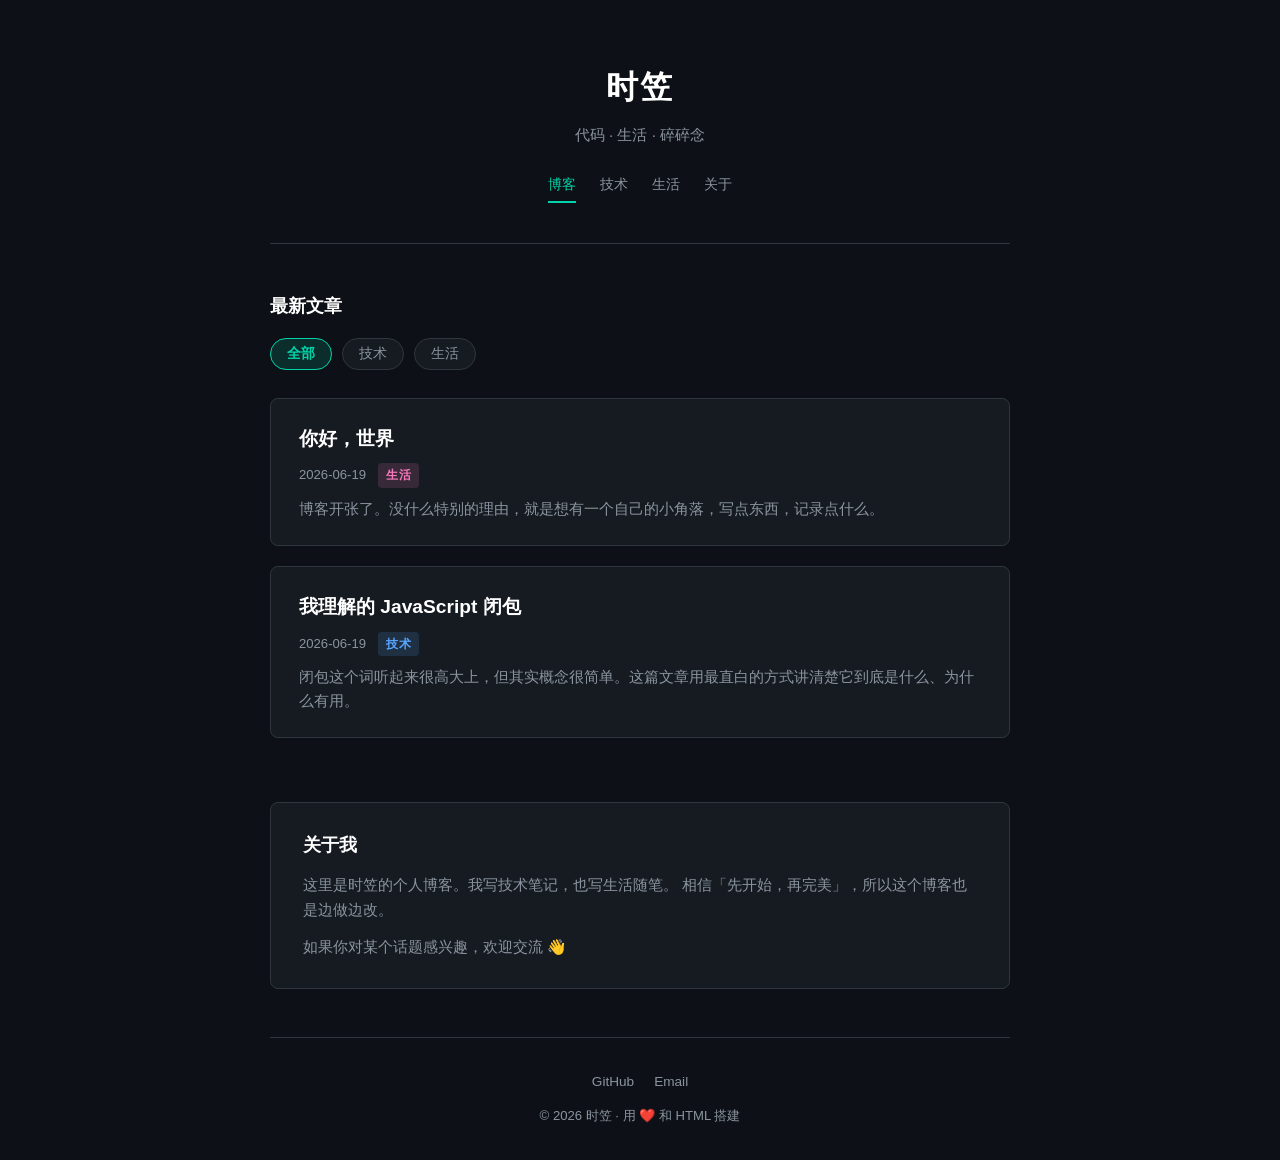
==== index.html @ 16eee2af "初始化博客：时笠的博客 v1.0" ====
<!DOCTYPE html>
<html lang="zh-CN">
<head>
  <meta charset="UTF-8">
  <meta name="viewport" content="width=device-width, initial-scale=1.0">
  <title>时笠 — 代码 · 生活 · 碎碎念</title>
  <link rel="stylesheet" href="style.css">
</head>
<body>

  <div class="wrap">

    <!-- ===== Header ===== -->
    <header class="site-header">
      <div class="site-title">时笠</div>
      <div class="site-tagline">代码 · 生活 · 碎碎念</div>
      <nav class="site-nav">
        <a href="index.html" class="active">博客</a>
        <a href="category.html?tag=tech">技术</a>
        <a href="category.html?tag=life">生活</a>
        <a href="index.html#about">关于</a>
      </nav>
    </header>

    <!-- ===== Post List ===== -->
    <section id="posts">
      <h2 style="color:#fff;font-size:1.1rem;margin-bottom:16px;">最新文章</h2>

      <!-- Filter Bar -->
      <div class="filter-bar" id="filterBar">
        <button class="filter-btn active" data-tag="all">全部</button>
        <button class="filter-btn" data-tag="tech">技术</button>
        <button class="filter-btn" data-tag="life">生活</button>
      </div>

      <div class="post-list" id="postList">
        <!-- 由 script.js 动态渲染 -->
      </div>
    </section>

    <!-- ===== About Section (moved to bottom) ===== -->
    <section class="about-section" id="about">
      <h2>关于我</h2>
      <p>
        这里是时笠的个人博客。我写技术笔记，也写生活随笔。
        相信「先开始，再完美」，所以这个博客也是边做边改。
      </p>
      <p style="margin-top:12px;">
        如果你对某个话题感兴趣，欢迎交流 👋
      </p>
    </section>

    <!-- ===== Footer ===== -->
    <footer class="site-footer">
      <div class="footer-links">
        <a href="https://github.com" target="_blank">GitHub</a>
        <a href="mailto:shi.li@example.com">Email</a>
      </div>
      <div>© 2026 时笠 · 用 ❤️ 和 HTML 搭建</div>
    </footer>

  </div>

  <script src="script.js"></script>
</body>
</html>
---- style.css ----
/* ============================================
   时笠的个人博客 — 暗色调酷感主题
   ============================================ */

/* --- Reset & Base --- */
*,
*::before,
*::after {
  margin: 0;
  padding: 0;
  box-sizing: border-box;
}

:root {
  --bg:        #0d1117;
  --bg-card:   #161b22;
  --bg-hover:  #1c2333;
  --border:    #30363d;
  --text:      #c9d1d9;
  --text-dim:  #8b949e;
  --accent:    #00d4aa;
  --accent-dim:#009e7a;
  --tag-tech:   #58a6ff;
  --tag-life:   #f778ba;
  --radius:    8px;
  --max-w:     780px;
  --font-sans: -apple-system, BlinkMacSystemFont, "Segoe UI", "Noto Sans SC",
               "PingFang SC", "Microsoft YaHei", sans-serif;
  --font-mono: "JetBrains Mono", "Fira Code", "Consolas", monospace;
}

html {
  scroll-behavior: smooth;
}

body {
  background: var(--bg);
  color: var(--text);
  font-family: var(--font-sans);
  line-height: 1.7;
  font-size: 16px;
  -webkit-font-smoothing: antialiased;
}

a {
  color: var(--accent);
  text-decoration: none;
  transition: color .2s;
}
a:hover { color: var(--accent-dim); }

img { max-width: 100%; border-radius: var(--radius); }

/* --- Layout --- */
.wrap {
  max-width: var(--max-w);
  margin: 0 auto;
  padding: 0 20px;
}

/* --- Header --- */
.site-header {
  padding: 60px 0 40px;
  text-align: center;
  border-bottom: 1px solid var(--border);
  margin-bottom: 48px;
}

.site-title {
  font-size: 2rem;
  font-weight: 700;
  color: #fff;
  letter-spacing: 2px;
}

.site-tagline {
  margin-top: 8px;
  color: var(--text-dim);
  font-size: 0.95rem;
}

.site-nav {
  margin-top: 20px;
  display: flex;
  justify-content: center;
  gap: 24px;
}

.site-nav a {
  color: var(--text-dim);
  font-size: 0.9rem;
  padding: 4px 0;
  border-bottom: 2px solid transparent;
  transition: all .2s;
}
.site-nav a:hover,
.site-nav a.active {
  color: var(--accent);
  border-bottom-color: var(--accent);
}

/* --- Post List --- */
.post-list {
  display: flex;
  flex-direction: column;
  gap: 20px;
  margin-bottom: 64px;
}

.post-card {
  background: var(--bg-card);
  border: 1px solid var(--border);
  border-radius: var(--radius);
  padding: 24px 28px;
  transition: border-color .2s, transform .15s, background .2s;
  cursor: pointer;
}
.post-card:hover {
  border-color: var(--accent);
  background: var(--bg-hover);
  transform: translateY(-2px);
}

.post-card-title {
  font-size: 1.2rem;
  font-weight: 600;
  color: #fff;
  margin-bottom: 8px;
}

.post-card-meta {
  display: flex;
  align-items: center;
  gap: 12px;
  font-size: 0.82rem;
  color: var(--text-dim);
  margin-bottom: 10px;
}

.tag {
  display: inline-block;
  font-size: 0.75rem;
  padding: 2px 8px;
  border-radius: 4px;
  font-weight: 600;
  letter-spacing: 0.5px;
}
.tag--tech {
  background: rgba(88,166,255,0.15);
  color: var(--tag-tech);
}
.tag--life {
  background: rgba(247,120,186,0.15);
  color: var(--tag-life);
}

.post-card-excerpt {
  color: var(--text-dim);
  font-size: 0.92rem;
  line-height: 1.6;
}

/* --- Post Detail (post.html) --- */
.post-header {
  padding: 48px 0 32px;
  border-bottom: 1px solid var(--border);
  margin-bottom: 36px;
}

.post-title {
  font-size: 1.8rem;
  font-weight: 700;
  color: #fff;
  line-height: 1.3;
  margin-bottom: 12px;
}

.post-meta {
  display: flex;
  align-items: center;
  gap: 14px;
  font-size: 0.85rem;
  color: var(--text-dim);
}

.post-body {
  padding-bottom: 80px;
}

/* Markdown 渲染样式 */
.post-body h1,
.post-body h2,
.post-body h3,
.post-body h4 {
  color: #fff;
  margin-top: 1.6em;
  margin-bottom: 0.6em;
  line-height: 1.3;
}
.post-body h1 { font-size: 1.5rem; border-bottom: 1px solid var(--border); padding-bottom: 8px; }
.post-body h2 { font-size: 1.25rem; }
.post-body h3 { font-size: 1.1rem; }

.post-body p {
  margin-bottom: 1em;
}

.post-body code {
  font-family: var(--font-mono);
  background: var(--bg-card);
  padding: 2px 6px;
  border-radius: 4px;
  font-size: 0.9em;
  color: var(--accent);
}

.post-body pre {
  background: var(--bg-card);
  border: 1px solid var(--border);
  border-radius: var(--radius);
  padding: 16px 20px;
  overflow-x: auto;
  margin: 1.2em 0;
  font-size: 0.88rem;
  line-height: 1.6;
}

.post-body pre code {
  background: none;
  padding: 0;
  color: var(--text);
  font-size: inherit;
}

.post-body ul,
.post-body ol {
  padding-left: 1.5em;
  margin-bottom: 1em;
}

.post-body li {
  margin-bottom: 0.4em;
}

.post-body blockquote {
  border-left: 3px solid var(--accent);
  padding: 8px 16px;
  margin: 1.2em 0;
  background: rgba(0,212,170,0.05);
  border-radius: 0 var(--radius) var(--radius) 0;
  color: var(--text-dim);
}

.post-body a {
  border-bottom: 1px solid rgba(0,212,170,0.3);
}
.post-body a:hover {
  border-bottom-color: var(--accent);
}

.post-body hr {
  border: none;
  border-top: 1px solid var(--border);
  margin: 2em 0;
}

/* --- Back link --- */
.back-link {
  display: inline-block;
  margin: 32px 0 0;
  color: var(--accent);
  font-size: 0.9rem;
}
.back-link:hover { text-decoration: underline; }

/* --- Footer --- */
.site-footer {
  border-top: 1px solid var(--border);
  padding: 32px 0;
  text-align: center;
  color: var(--text-dim);
  font-size: 0.82rem;
}

.footer-links {
  display: flex;
  justify-content: center;
  gap: 20px;
  margin-bottom: 12px;
}

.footer-links a {
  color: var(--text-dim);
  font-size: 0.85rem;
}
.footer-links a:hover { color: var(--accent); }

/* --- About Section (首页关于区域) --- */
.about-section {
  background: var(--bg-card);
  border: 1px solid var(--border);
  border-radius: var(--radius);
  padding: 28px 32px;
  margin-bottom: 48px;
}

.about-section h2 {
  color: #fff;
  font-size: 1.1rem;
  margin-bottom: 12px;
}

.about-section p {
  color: var(--text-dim);
  font-size: 0.92rem;
  line-height: 1.7;
}

/* --- Responsive --- */
@media (max-width: 600px) {
  .site-header { padding: 40px 0 28px; }
  .site-title { font-size: 1.5rem; }
  .post-card  { padding: 18px 20px; }
  .post-title { font-size: 1.4rem; }
  :root { --max-w: 100%; }
}

/* --- Filter Bar --- */
.filter-bar {
  display: flex;
  gap: 10px;
  margin-bottom: 28px;
  flex-wrap: wrap;
}

.filter-btn {
  background: var(--bg-card);
  border: 1px solid var(--border);
  color: var(--text-dim);
  padding: 6px 16px;
  border-radius: 20px;
  font-size: 0.85rem;
  cursor: pointer;
  transition: all 0.2s;
  font-family: var(--font-sans);
}

.filter-btn:hover {
  border-color: var(--accent);
  color: var(--accent);
}

.filter-btn.active {
  background: rgba(0, 212, 170, 0.15);
  border-color: var(--accent);
  color: var(--accent);
  font-weight: 600;
}

/* --- About Section (moved to bottom) --- */
.about-section {
  margin-top: 48px;
  margin-bottom: 48px;
}

/* --- Category Page --- */
.category-header {
  padding: 48px 0 32px;
  border-bottom: 1px solid var(--border);
  margin-bottom: 36px;
  text-align: center;
}

.category-title {
  font-size: 1.6rem;
  font-weight: 700;
  color: #fff;
}

.category-desc {
  margin-top: 8px;
  color: var(--text-dim);
  font-size: 0.92rem;
}

.back-to-home {
  display: inline-block;
  margin-bottom: 24px;
  color: var(--accent);
  font-size: 0.9rem;
}

.back-to-home:hover {
  text-decoration: underline;
}
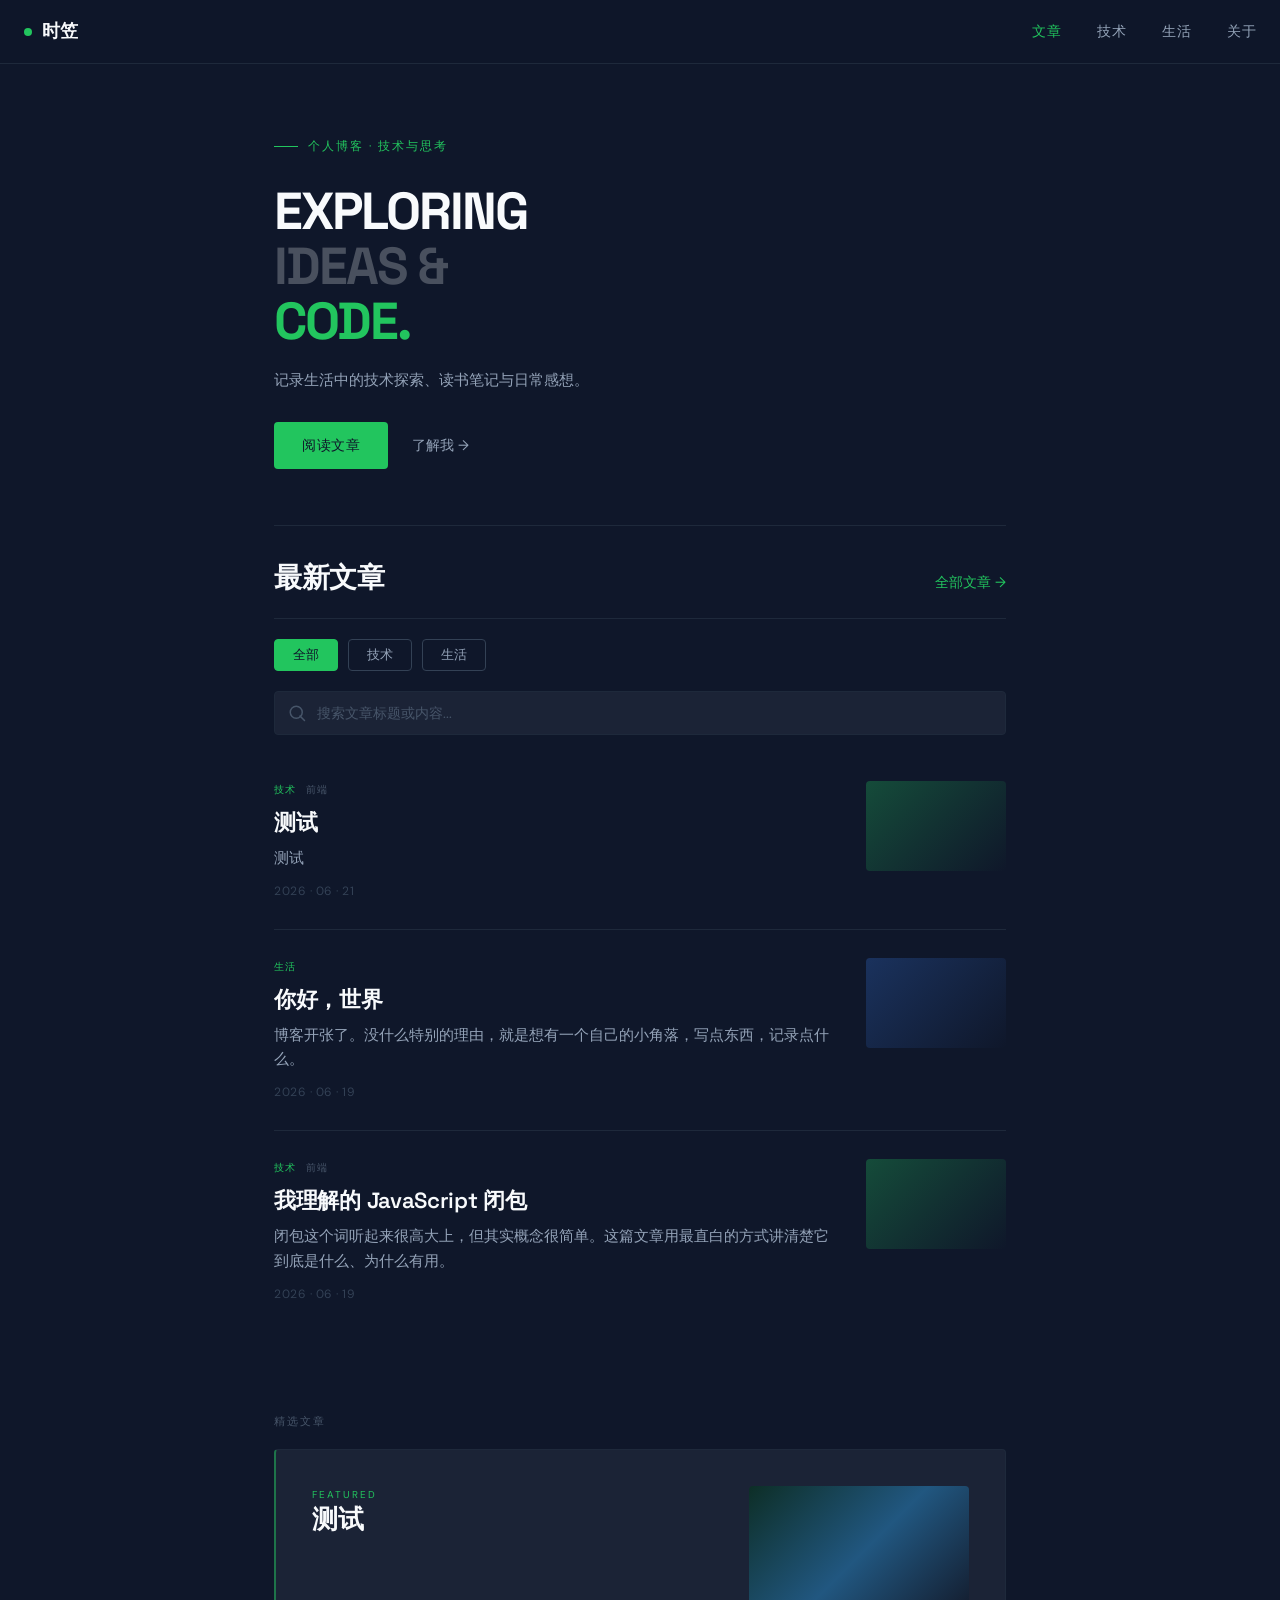
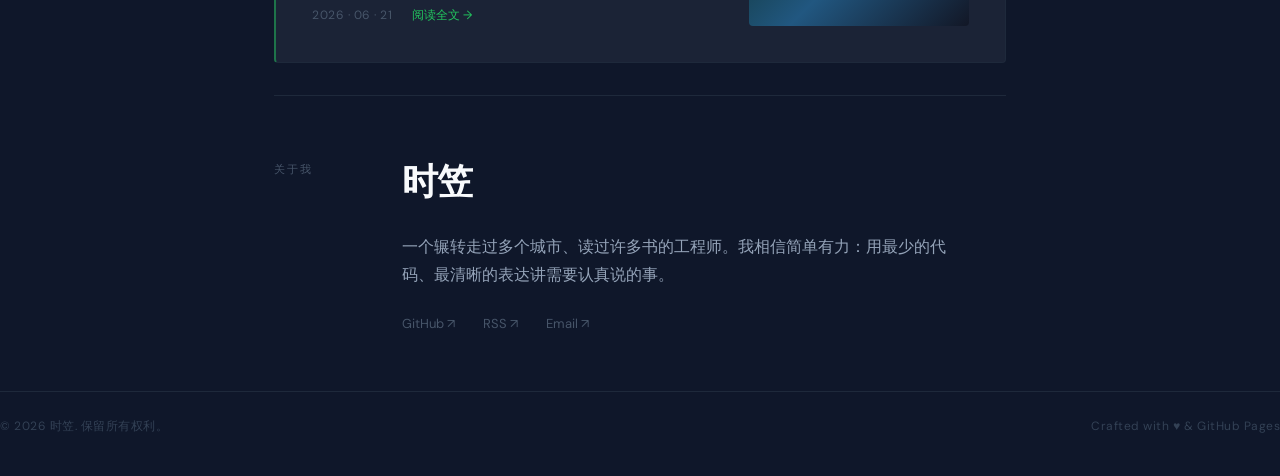
==== commit 26b71d67: "更新网站：样式优化和功能改进" ====
--- a/index.html
+++ b/index.html
@@ -4,62 +4,120 @@
   <meta charset="UTF-8">
   <meta name="viewport" content="width=device-width, initial-scale=1.0">
   <title>时笠 — 代码 · 生活 · 碎碎念</title>
+  <link rel="preconnect" href="https://fonts.googleapis.com">
+  <link rel="preconnect" href="https://fonts.gstatic.com" crossorigin>
+  <link href="https://fonts.googleapis.com/css2?family=DM+Sans:opsz,wght@9..40,400;9..40,500;9..40,600&family=Space+Grotesk:wght@400;500;600;700&display=swap" rel="stylesheet">
   <link rel="stylesheet" href="style.css">
 </head>
 <body>
 
+  <!-- ===== Navigation Bar ===== -->
+  <header class="site-header">
+    <a href="index.html" class="site-logo">
+      <span class="site-logo-dot"></span>
+      <span class="site-logo-text">时笠</span>
+    </a>
+    <nav class="site-nav">
+      <a href="index.html" class="active">文章</a>
+      <a href="category.html?tag=tech">技术</a>
+      <a href="category.html?tag=life">生活</a>
+      <a href="index.html#about">关于</a>
+    </nav>
+  </header>
+
   <div class="wrap">
 
-    <!-- ===== Header ===== -->
-    <header class="site-header">
-      <div class="site-title">时笠</div>
-      <div class="site-tagline">代码 · 生活 · 碎碎念</div>
-      <nav class="site-nav">
-        <a href="index.html" class="active">博客</a>
-        <a href="category.html?tag=tech">技术</a>
-        <a href="category.html?tag=life">生活</a>
-        <a href="index.html#about">关于</a>
-      </nav>
-    </header>
+    <!-- ===== Hero Section ===== -->
+    <section class="hero">
+      <div class="hero-tag">
+        <span class="hero-tag-line"></span>
+        <span class="hero-tag-text">个人博客 · 技术与思考</span>
+      </div>
+      <h1 class="hero-title">
+        <span class="hero-title-line hero-title-line--primary">EXPLORING</span>
+        <span class="hero-title-line hero-title-line--faded">IDEAS &amp;</span>
+        <span class="hero-title-line hero-title-line--accent">CODE.</span>
+      </h1>
+      <p class="hero-sub">记录生活中的技术探索、读书笔记与日常感想。</p>
+      <div class="hero-cta">
+        <a href="#posts" class="cta-primary">阅读文章</a>
+        <a href="#about" class="cta-secondary">了解我 →</a>
+      </div>
+    </section>
 
-    <!-- ===== Post List ===== -->
+    <!-- ===== Articles Section ===== -->
     <section id="posts">
-      <h2 style="color:#fff;font-size:1.1rem;margin-bottom:16px;">最新文章</h2>
+      <div class="section-header">
+        <h2 class="section-title">最新文章</h2>
+        <a href="category.html" class="section-link">全部文章 →</a>
+      </div>
+      <div class="section-divider"></div>
 
-      <!-- Filter Bar -->
+      <!-- Tag Filter Bar -->
       <div class="filter-bar" id="filterBar">
         <button class="filter-btn active" data-tag="all">全部</button>
         <button class="filter-btn" data-tag="tech">技术</button>
         <button class="filter-btn" data-tag="life">生活</button>
       </div>
 
-      <div class="post-list" id="postList">
-        <!-- 由 script.js 动态渲染 -->
+      <!-- Search Bar -->
+      <div class="search-bar" id="searchBar">
+        <input type="text" id="searchInput" placeholder="搜索文章标题或内容..." autocomplete="off">
+        <svg class="search-icon" viewBox="0 0 24 24" width="18" height="18">
+          <circle cx="11" cy="11" r="8" fill="none" stroke="currentColor" stroke-width="2"/>
+          <line x1="16" y1="16" x2="22" y2="22" stroke="currentColor" stroke-width="2" stroke-linecap="round"/>
+        </svg>
+        <button class="search-clear" id="searchClear" title="清除搜索">&times;</button>
+      </div>
+
+      <!-- Post List (rendered by script.js) -->
+      <div class="post-list" id="postList"></div>
+
+      <!-- Pagination (rendered by script.js) -->
+      <div class="pagination" id="pagination"></div>
+    </section>
+
+    <!-- ===== Featured Article ===== -->
+    <section class="featured-section">
+      <div class="featured-label">精选文章</div>
+      <div class="featured-card" id="featuredCard" style="display:none;">
+        <div class="featured-card-left">
+          <div>
+            <div class="featured-tag">FEATURED</div>
+            <h3 class="featured-title" id="featuredTitle"></h3>
+          </div>
+          <div class="featured-meta">
+            <span class="featured-date" id="featuredDate"></span>
+            <a class="featured-link" id="featuredLink" href="#">阅读全文 →</a>
+          </div>
+        </div>
+        <div class="featured-card-right"></div>
       </div>
     </section>
 
-    <!-- ===== About Section (moved to bottom) ===== -->
+    <!-- ===== About Section ===== -->
     <section class="about-section" id="about">
-      <h2>关于我</h2>
-      <p>
-        这里是时笠的个人博客。我写技术笔记，也写生活随笔。
-        相信「先开始，再完美」，所以这个博客也是边做边改。
-      </p>
-      <p style="margin-top:12px;">
-        如果你对某个话题感兴趣，欢迎交流 👋
-      </p>
+      <div class="about-label">关于我</div>
+      <div class="about-content">
+        <h2 class="about-name">时笠</h2>
+        <p class="about-bio">
+          一个辗转走过多个城市、读过许多书的工程师。我相信简单有力：用最少的代码、最清晰的表达讲需要认真说的事。
+        </p>
+        <div class="about-links">
+          <a href="https://github.com" target="_blank" rel="noopener">GitHub ↗</a>
+          <a href="#">RSS ↗</a>
+          <a href="mailto:shi.li@example.com">Email ↗</a>
+        </div>
+      </div>
     </section>
 
-    <!-- ===== Footer ===== -->
-    <footer class="site-footer">
-      <div class="footer-links">
-        <a href="https://github.com" target="_blank">GitHub</a>
-        <a href="mailto:shi.li@example.com">Email</a>
-      </div>
-      <div>© 2026 时笠 · 用 ❤️ 和 HTML 搭建</div>
-    </footer>
+  </div>
 
-  </div>
+  <!-- ===== Footer ===== -->
+  <footer class="site-footer">
+    <span>© 2026 时笠. 保留所有权利。</span>
+    <span>Crafted with ♥ & GitHub Pages</span>
+  </footer>
 
   <script src="script.js"></script>
 </body>
--- a/style.css
+++ b/style.css
@@ -1,5 +1,7 @@
 /* ============================================
-   时笠的个人博客 — 暗色调酷感主题
+   时笠的个人博客 — 未来简约风 · 暗色主题
+   设计系统: #0F172A 深空黑 + #22C55E 科技绿
+   字体: Space Grotesk (标题) + DM Sans (正文)
    ============================================ */
 
 /* --- Reset & Base --- */
@@ -12,21 +14,21 @@
 }
 
 :root {
-  --bg:        #0d1117;
-  --bg-card:   #161b22;
-  --bg-hover:  #1c2333;
-  --border:    #30363d;
-  --text:      #c9d1d9;
-  --text-dim:  #8b949e;
-  --accent:    #00d4aa;
-  --accent-dim:#009e7a;
-  --tag-tech:   #58a6ff;
-  --tag-life:   #f778ba;
-  --radius:    8px;
-  --max-w:     780px;
-  --font-sans: -apple-system, BlinkMacSystemFont, "Segoe UI", "Noto Sans SC",
-               "PingFang SC", "Microsoft YaHei", sans-serif;
-  --font-mono: "JetBrains Mono", "Fira Code", "Consolas", monospace;
+  --bg:           #0F172A;
+  --bg-card:      #1B2336;
+  --bg-hover:     rgba(28, 38, 56, 0.6);
+  --border:       #1E293B;
+  --border-light: #334155;
+  --text:         #F8FAFC;
+  --text-dim:     #94A3B8;
+  --text-muted:   #475569;
+  --accent:       #22C55E;
+  --accent-dim:   rgba(34, 197, 94, 0.12);
+  --radius:       4px;
+  --max-w:        780px;
+  --font-title:   "Space Grotesk", -apple-system, "Noto Sans SC", "PingFang SC", sans-serif;
+  --font-body:    "DM Sans", -apple-system, "Noto Sans SC", "PingFang SC", sans-serif;
+  --font-mono:    "JetBrains Mono", "Fira Code", "Consolas", monospace;
 }
 
 html {
@@ -36,7 +38,7 @@
 body {
   background: var(--bg);
   color: var(--text);
-  font-family: var(--font-sans);
+  font-family: var(--font-body);
   line-height: 1.7;
   font-size: 16px;
   -webkit-font-smoothing: antialiased;
@@ -45,9 +47,9 @@
 a {
   color: var(--accent);
   text-decoration: none;
-  transition: color .2s;
-}
-a:hover { color: var(--accent-dim); }
+  transition: color .2s, opacity .2s;
+}
+a:hover { opacity: 0.85; }
 
 img { max-width: 100%; border-radius: var(--radius); }
 
@@ -55,109 +57,607 @@
 .wrap {
   max-width: var(--max-w);
   margin: 0 auto;
-  padding: 0 20px;
-}
-
-/* --- Header --- */
+  padding: 0 24px;
+}
+
+/* --- Navigation Bar --- */
 .site-header {
-  padding: 60px 0 40px;
-  text-align: center;
+  display: flex;
+  align-items: center;
+  justify-content: space-between;
+  padding: 0 24px;
+  height: 64px;
   border-bottom: 1px solid var(--border);
-  margin-bottom: 48px;
-}
-
-.site-title {
-  font-size: 2rem;
+  position: sticky;
+  top: 0;
+  z-index: 100;
+  background: rgba(15, 23, 42, 0.92);
+  backdrop-filter: blur(12px);
+  -webkit-backdrop-filter: blur(12px);
+}
+
+.site-logo {
+  display: flex;
+  align-items: center;
+  gap: 10px;
+}
+
+.site-logo-dot {
+  width: 8px;
+  height: 8px;
+  background: var(--accent);
+  border-radius: 50%;
+}
+
+.site-logo-text {
+  font-family: var(--font-title);
+  font-size: 18px;
   font-weight: 700;
-  color: #fff;
-  letter-spacing: 2px;
-}
-
-.site-tagline {
-  margin-top: 8px;
-  color: var(--text-dim);
-  font-size: 0.95rem;
+  color: var(--text);
 }
 
 .site-nav {
-  margin-top: 20px;
-  display: flex;
-  justify-content: center;
-  gap: 24px;
+  display: flex;
+  gap: 36px;
 }
 
 .site-nav a {
   color: var(--text-dim);
-  font-size: 0.9rem;
-  padding: 4px 0;
-  border-bottom: 2px solid transparent;
-  transition: all .2s;
+  font-size: 14px;
+  font-weight: 500;
+  font-family: var(--font-body);
+  letter-spacing: 0.5px;
+  transition: color .2s;
 }
 .site-nav a:hover,
 .site-nav a.active {
   color: var(--accent);
-  border-bottom-color: var(--accent);
-}
+  opacity: 1;
+}
+
+/* --- Hero Section --- */
+.hero {
+  padding: 72px 0 56px;
+  border-bottom: 1px solid var(--border);
+}
+
+.hero-tag {
+  display: flex;
+  align-items: center;
+  gap: 10px;
+  margin-bottom: 28px;
+}
+
+.hero-tag-line {
+  width: 24px;
+  height: 1px;
+  background: var(--accent);
+}
+
+.hero-tag-text {
+  font-family: var(--font-body);
+  font-size: 12px;
+  color: var(--accent);
+  letter-spacing: 2px;
+  text-transform: uppercase;
+}
+
+.hero-title {
+  font-family: var(--font-title);
+  font-size: 52px;
+  font-weight: 700;
+  letter-spacing: -2px;
+  line-height: 1.05;
+  margin-bottom: 4px;
+}
+
+.hero-title-line {
+  display: block;
+}
+
+.hero-title-line--primary {
+  color: var(--text);
+}
+
+.hero-title-line--faded {
+  color: rgba(248, 250, 252, 0.25);
+}
+
+.hero-title-line--accent {
+  color: var(--accent);
+}
+
+.hero-sub {
+  font-family: var(--font-body);
+  font-size: 15px;
+  color: var(--text-dim);
+  line-height: 1.7;
+  max-width: 460px;
+  margin: 20px 0 28px;
+}
+
+.hero-cta {
+  display: flex;
+  align-items: center;
+  gap: 24px;
+}
+
+.cta-primary {
+  display: inline-flex;
+  align-items: center;
+  justify-content: center;
+  background: var(--accent);
+  color: var(--bg);
+  font-family: var(--font-body);
+  font-size: 14px;
+  font-weight: 500;
+  letter-spacing: 0.5px;
+  padding: 12px 28px;
+  border-radius: var(--radius);
+  transition: opacity .2s, transform .15s;
+}
+.cta-primary:hover {
+  opacity: 0.9;
+  transform: translateY(-1px);
+  color: var(--bg);
+}
+
+.cta-secondary {
+  font-family: var(--font-body);
+  font-size: 14px;
+  color: var(--text-dim);
+  transition: color .2s;
+}
+.cta-secondary:hover {
+  color: var(--text);
+  opacity: 1;
+}
+
+/* --- Section Header --- */
+.section-header {
+  display: flex;
+  align-items: baseline;
+  justify-content: space-between;
+  padding: 28px 0 16px;
+}
+
+.section-title {
+  font-family: var(--font-title);
+  font-size: 28px;
+  font-weight: 700;
+  color: var(--text);
+  letter-spacing: -0.5px;
+}
+
+.section-link {
+  font-family: var(--font-body);
+  font-size: 14px;
+  color: var(--accent);
+}
+
+.section-divider {
+  height: 1px;
+  background: var(--border);
+  margin-bottom: 20px;
+}
+
+/* --- Tag Filter Bar --- */
+.filter-bar {
+  display: flex;
+  gap: 10px;
+  margin-bottom: 20px;
+  flex-wrap: wrap;
+}
+
+.filter-btn {
+  background: none;
+  border: 1px solid var(--border-light);
+  color: var(--text-dim);
+  padding: 6px 18px;
+  border-radius: var(--radius);
+  font-size: 13px;
+  font-family: var(--font-body);
+  cursor: pointer;
+  transition: all .2s;
+}
+.filter-btn:hover {
+  border-color: var(--accent);
+  color: var(--accent);
+}
+.filter-btn.active {
+  background: var(--accent);
+  border-color: var(--accent);
+  color: var(--bg);
+  font-weight: 500;
+}
+
+/* --- Search Bar --- */
+.search-bar {
+  position: relative;
+  margin-bottom: 18px;
+}
+
+.search-bar input {
+  width: 100%;
+  padding: 12px 40px 12px 42px;
+  background: var(--bg-card);
+  border: 1px solid var(--border);
+  border-radius: var(--radius);
+  color: var(--text);
+  font-size: 14px;
+  font-family: var(--font-body);
+  transition: border-color .2s, box-shadow .2s;
+  outline: none;
+}
+.search-bar input:focus {
+  border-color: var(--accent);
+  box-shadow: 0 0 0 3px rgba(34, 197, 94, 0.08);
+}
+.search-bar input::placeholder {
+  color: var(--text-muted);
+}
+
+.search-icon {
+  position: absolute;
+  left: 14px;
+  top: 50%;
+  transform: translateY(-50%);
+  color: var(--text-muted);
+  pointer-events: none;
+}
+
+.search-clear {
+  position: absolute;
+  right: 10px;
+  top: 50%;
+  transform: translateY(-50%);
+  background: none;
+  border: none;
+  color: var(--text-dim);
+  font-size: 1.3rem;
+  cursor: pointer;
+  padding: 4px 8px;
+  border-radius: var(--radius);
+  display: none;
+  transition: color .2s;
+}
+.search-clear:hover { color: var(--accent); }
+.search-clear.visible { display: block; }
 
 /* --- Post List --- */
 .post-list {
   display: flex;
   flex-direction: column;
-  gap: 20px;
-  margin-bottom: 64px;
+  gap: 0;
 }
 
 .post-card {
+  display: flex;
+  gap: 32px;
+  justify-content: space-between;
+  align-items: flex-start;
+  padding: 28px 0;
+  border-bottom: 1px solid var(--border);
+  transition: background .2s, padding .2s;
+  cursor: pointer;
+}
+.post-card:last-child {
+  border-bottom: none;
+}
+.post-card:hover {
+  background: var(--bg-hover);
+  padding-left: 12px;
+  padding-right: 12px;
+  margin: 0 -12px;
+  border-radius: var(--radius);
+}
+
+.post-card-body {
+  flex: 1;
+  min-width: 0;
+}
+
+.post-card-tags {
+  display: flex;
+  gap: 10px;
+  margin-bottom: 10px;
+}
+
+.tag {
+  display: inline-block;
+  font-family: var(--font-body);
+  font-size: 10px;
+  letter-spacing: 1px;
+  text-transform: uppercase;
+}
+.tag--primary {
+  color: var(--accent);
+}
+.tag--secondary {
+  color: var(--text-muted);
+}
+
+.post-card-title {
+  font-family: var(--font-title);
+  font-size: 22px;
+  font-weight: 600;
+  color: var(--text);
+  letter-spacing: -0.3px;
+  line-height: 1.35;
+  margin-bottom: 8px;
+  display: -webkit-box;
+  -webkit-line-clamp: 2;
+  -webkit-box-orient: vertical;
+  overflow: hidden;
+}
+
+.post-card-excerpt {
+  font-family: var(--font-body);
+  font-size: 15px;
+  color: var(--text-dim);
+  line-height: 1.65;
+  margin-bottom: 10px;
+  display: -webkit-box;
+  -webkit-line-clamp: 2;
+  -webkit-box-orient: vertical;
+  overflow: hidden;
+}
+
+.post-card-date {
+  font-family: var(--font-body);
+  font-size: 12px;
+  color: var(--border-light);
+  letter-spacing: 0.5px;
+}
+
+.post-card-image {
+  flex-shrink: 0;
+  width: 140px;
+  height: 90px;
+  border-radius: var(--radius);
+  overflow: hidden;
+}
+
+.post-card-image-inner {
+  width: 100%;
+  height: 100%;
+}
+
+/* gradient placeholders for card images */
+.grad-tech {
+  background: linear-gradient(135deg, rgba(34, 197, 94, 0.3), rgba(15, 23, 42, 0.8));
+}
+.grad-life {
+  background: linear-gradient(135deg, rgba(59, 130, 246, 0.25), rgba(15, 23, 42, 0.8));
+}
+.grad-read {
+  background: linear-gradient(135deg, rgba(139, 92, 246, 0.25), rgba(15, 23, 42, 0.8));
+}
+
+.post-card-meta {
+  display: flex;
+  align-items: center;
+  gap: 12px;
+  font-size: 12px;
+  color: var(--text-muted);
+  font-family: var(--font-body);
+  letter-spacing: 0.5px;
+}
+
+/* --- Featured Card --- */
+.featured-section {
+  margin: 20px 0;
+}
+
+.featured-label {
+  font-family: var(--font-body);
+  font-size: 11px;
+  color: var(--text-muted);
+  letter-spacing: 2px;
+  text-transform: uppercase;
+  margin-bottom: 18px;
+}
+
+.featured-card {
+  display: flex;
+  gap: 32px;
   background: var(--bg-card);
   border: 1px solid var(--border);
-  border-radius: var(--radius);
-  padding: 24px 28px;
-  transition: border-color .2s, transform .15s, background .2s;
+  border-left: 2px solid rgba(34, 197, 94, 0.5);
+  border-radius: var(--radius);
+  padding: 36px;
+  transition: border-color .2s, background .2s;
   cursor: pointer;
 }
-.post-card:hover {
+.featured-card:hover {
+  border-left-color: var(--accent);
+  background: rgba(27, 35, 54, 0.8);
+}
+
+.featured-card-left {
+  flex: 1;
+  display: flex;
+  flex-direction: column;
+  justify-content: space-between;
+  gap: 20px;
+  min-width: 0;
+}
+
+.featured-tag {
+  font-family: var(--font-body);
+  font-size: 10px;
+  color: var(--accent);
+  letter-spacing: 2px;
+}
+
+.featured-title {
+  font-family: var(--font-title);
+  font-size: 26px;
+  font-weight: 700;
+  color: var(--text);
+  letter-spacing: -0.5px;
+  line-height: 1.3;
+  display: -webkit-box;
+  -webkit-line-clamp: 2;
+  -webkit-box-orient: vertical;
+  overflow: hidden;
+}
+
+.featured-meta {
+  display: flex;
+  align-items: center;
+  gap: 20px;
+}
+
+.featured-date {
+  font-family: var(--font-body);
+  font-size: 12px;
+  color: var(--text-muted);
+  letter-spacing: 0.5px;
+}
+
+.featured-link {
+  font-family: var(--font-body);
+  font-size: 12px;
+  color: var(--accent);
+}
+
+.featured-card-right {
+  flex-shrink: 0;
+  width: 220px;
+  height: 140px;
+  background: linear-gradient(135deg, #0D2E26, #215780, #121726);
+  border-radius: var(--radius);
+}
+
+/* --- About Section --- */
+.about-section {
+  display: flex;
+  gap: 48px;
+  padding: 56px 0;
+  border-top: 1px solid var(--border);
+  margin-top: 32px;
+}
+
+.about-label {
+  flex-shrink: 0;
+  width: 80px;
+  font-family: var(--font-body);
+  font-size: 11px;
+  color: var(--text-muted);
+  letter-spacing: 2px;
+  text-transform: uppercase;
+  padding-top: 8px;
+}
+
+.about-content {
+  flex: 1;
+  min-width: 0;
+}
+
+.about-name {
+  font-family: var(--font-title);
+  font-size: 36px;
+  font-weight: 700;
+  color: var(--text);
+  letter-spacing: -1px;
+  margin-bottom: 20px;
+}
+
+.about-bio {
+  font-family: var(--font-body);
+  font-size: 16px;
+  color: var(--text-dim);
+  line-height: 1.75;
+  margin-bottom: 24px;
+  max-width: 560px;
+}
+
+.about-links {
+  display: flex;
+  gap: 28px;
+}
+
+.about-links a {
+  font-family: var(--font-body);
+  font-size: 13px;
+  color: var(--text-muted);
+  transition: color .2s;
+}
+.about-links a:hover {
+  color: var(--accent);
+  opacity: 1;
+}
+
+/* --- Footer --- */
+.site-footer {
+  display: flex;
+  justify-content: space-between;
+  align-items: center;
+  padding: 24px 0 40px;
+  border-top: 1px solid var(--border);
+  font-family: var(--font-body);
+  font-size: 12px;
+  color: var(--border-light);
+  letter-spacing: 0.5px;
+}
+
+.footer-links {
+  display: flex;
+  gap: 24px;
+}
+
+.footer-links a {
+  color: var(--border-light);
+  font-size: 12px;
+}
+.footer-links a:hover {
+  color: var(--accent);
+  opacity: 1;
+}
+
+/* --- Pagination --- */
+.pagination {
+  display: flex;
+  justify-content: center;
+  align-items: center;
+  gap: 8px;
+  margin-top: 28px;
+  padding-bottom: 32px;
+  flex-wrap: wrap;
+}
+
+.page-btn {
+  background: var(--bg-card);
+  border: 1px solid var(--border);
+  color: var(--text-dim);
+  padding: 8px 14px;
+  border-radius: var(--radius);
+  font-size: 13px;
+  font-family: var(--font-body);
+  cursor: pointer;
+  transition: all .2s;
+  min-width: 38px;
+  text-align: center;
+}
+.page-btn:hover:not(.active):not(.disabled) {
   border-color: var(--accent);
-  background: var(--bg-hover);
-  transform: translateY(-2px);
-}
-
-.post-card-title {
-  font-size: 1.2rem;
+  color: var(--accent);
+}
+.page-btn.active {
+  background: var(--accent);
+  border-color: var(--accent);
+  color: var(--bg);
   font-weight: 600;
-  color: #fff;
-  margin-bottom: 8px;
-}
-
-.post-card-meta {
-  display: flex;
-  align-items: center;
-  gap: 12px;
-  font-size: 0.82rem;
-  color: var(--text-dim);
-  margin-bottom: 10px;
-}
-
-.tag {
-  display: inline-block;
-  font-size: 0.75rem;
-  padding: 2px 8px;
-  border-radius: 4px;
-  font-weight: 600;
-  letter-spacing: 0.5px;
-}
-.tag--tech {
-  background: rgba(88,166,255,0.15);
-  color: var(--tag-tech);
-}
-.tag--life {
-  background: rgba(247,120,186,0.15);
-  color: var(--tag-life);
-}
-
-.post-card-excerpt {
-  color: var(--text-dim);
-  font-size: 0.92rem;
-  line-height: 1.6;
+}
+.page-btn.disabled {
+  opacity: 0.3;
+  cursor: not-allowed;
+}
+
+.page-ellipsis {
+  color: var(--text-dim);
+  padding: 0 4px;
 }
 
 /* --- Post Detail (post.html) --- */
@@ -168,19 +668,22 @@
 }
 
 .post-title {
-  font-size: 1.8rem;
+  font-family: var(--font-title);
+  font-size: 32px;
   font-weight: 700;
-  color: #fff;
+  color: var(--text);
+  letter-spacing: -0.5px;
   line-height: 1.3;
-  margin-bottom: 12px;
+  margin-bottom: 14px;
 }
 
 .post-meta {
   display: flex;
   align-items: center;
   gap: 14px;
-  font-size: 0.85rem;
-  color: var(--text-dim);
+  font-size: 13px;
+  color: var(--text-muted);
+  font-family: var(--font-body);
 }
 
 .post-body {
@@ -192,25 +695,27 @@
 .post-body h2,
 .post-body h3,
 .post-body h4 {
-  color: #fff;
+  font-family: var(--font-title);
+  color: var(--text);
   margin-top: 1.6em;
   margin-bottom: 0.6em;
   line-height: 1.3;
 }
-.post-body h1 { font-size: 1.5rem; border-bottom: 1px solid var(--border); padding-bottom: 8px; }
-.post-body h2 { font-size: 1.25rem; }
-.post-body h3 { font-size: 1.1rem; }
+.post-body h1 { font-size: 24px; border-bottom: 1px solid var(--border); padding-bottom: 8px; }
+.post-body h2 { font-size: 20px; }
+.post-body h3 { font-size: 17px; }
 
 .post-body p {
   margin-bottom: 1em;
+  color: var(--text-dim);
 }
 
 .post-body code {
   font-family: var(--font-mono);
   background: var(--bg-card);
   padding: 2px 6px;
-  border-radius: 4px;
-  font-size: 0.9em;
+  border-radius: var(--radius);
+  font-size: 0.88em;
   color: var(--accent);
 }
 
@@ -221,14 +726,14 @@
   padding: 16px 20px;
   overflow-x: auto;
   margin: 1.2em 0;
-  font-size: 0.88rem;
+  font-size: 14px;
   line-height: 1.6;
 }
 
 .post-body pre code {
   background: none;
   padding: 0;
-  color: var(--text);
+  color: var(--text-dim);
   font-size: inherit;
 }
 
@@ -236,6 +741,7 @@
 .post-body ol {
   padding-left: 1.5em;
   margin-bottom: 1em;
+  color: var(--text-dim);
 }
 
 .post-body li {
@@ -243,19 +749,21 @@
 }
 
 .post-body blockquote {
-  border-left: 3px solid var(--accent);
+  border-left: 2px solid var(--accent);
   padding: 8px 16px;
   margin: 1.2em 0;
-  background: rgba(0,212,170,0.05);
+  background: var(--accent-dim);
   border-radius: 0 var(--radius) var(--radius) 0;
   color: var(--text-dim);
 }
 
 .post-body a {
-  border-bottom: 1px solid rgba(0,212,170,0.3);
+  color: var(--accent);
+  border-bottom: 1px solid rgba(34, 197, 94, 0.25);
 }
 .post-body a:hover {
   border-bottom-color: var(--accent);
+  opacity: 1;
 }
 
 .post-body hr {
@@ -264,104 +772,20 @@
   margin: 2em 0;
 }
 
+.post-body img {
+  border-radius: var(--radius);
+  margin: 1em 0;
+}
+
 /* --- Back link --- */
 .back-link {
   display: inline-block;
   margin: 32px 0 0;
   color: var(--accent);
-  font-size: 0.9rem;
-}
-.back-link:hover { text-decoration: underline; }
-
-/* --- Footer --- */
-.site-footer {
-  border-top: 1px solid var(--border);
-  padding: 32px 0;
-  text-align: center;
-  color: var(--text-dim);
-  font-size: 0.82rem;
-}
-
-.footer-links {
-  display: flex;
-  justify-content: center;
-  gap: 20px;
-  margin-bottom: 12px;
-}
-
-.footer-links a {
-  color: var(--text-dim);
-  font-size: 0.85rem;
-}
-.footer-links a:hover { color: var(--accent); }
-
-/* --- About Section (首页关于区域) --- */
-.about-section {
-  background: var(--bg-card);
-  border: 1px solid var(--border);
-  border-radius: var(--radius);
-  padding: 28px 32px;
-  margin-bottom: 48px;
-}
-
-.about-section h2 {
-  color: #fff;
-  font-size: 1.1rem;
-  margin-bottom: 12px;
-}
-
-.about-section p {
-  color: var(--text-dim);
-  font-size: 0.92rem;
-  line-height: 1.7;
-}
-
-/* --- Responsive --- */
-@media (max-width: 600px) {
-  .site-header { padding: 40px 0 28px; }
-  .site-title { font-size: 1.5rem; }
-  .post-card  { padding: 18px 20px; }
-  .post-title { font-size: 1.4rem; }
-  :root { --max-w: 100%; }
-}
-
-/* --- Filter Bar --- */
-.filter-bar {
-  display: flex;
-  gap: 10px;
-  margin-bottom: 28px;
-  flex-wrap: wrap;
-}
-
-.filter-btn {
-  background: var(--bg-card);
-  border: 1px solid var(--border);
-  color: var(--text-dim);
-  padding: 6px 16px;
-  border-radius: 20px;
-  font-size: 0.85rem;
-  cursor: pointer;
-  transition: all 0.2s;
-  font-family: var(--font-sans);
-}
-
-.filter-btn:hover {
-  border-color: var(--accent);
-  color: var(--accent);
-}
-
-.filter-btn.active {
-  background: rgba(0, 212, 170, 0.15);
-  border-color: var(--accent);
-  color: var(--accent);
-  font-weight: 600;
-}
-
-/* --- About Section (moved to bottom) --- */
-.about-section {
-  margin-top: 48px;
-  margin-bottom: 48px;
-}
+  font-size: 14px;
+  font-family: var(--font-body);
+}
+.back-link:hover { text-decoration: underline; opacity: 1; }
 
 /* --- Category Page --- */
 .category-header {
@@ -372,24 +796,260 @@
 }
 
 .category-title {
-  font-size: 1.6rem;
+  font-family: var(--font-title);
+  font-size: 28px;
   font-weight: 700;
-  color: #fff;
+  color: var(--text);
+  letter-spacing: -0.5px;
 }
 
 .category-desc {
   margin-top: 8px;
   color: var(--text-dim);
-  font-size: 0.92rem;
+  font-size: 15px;
+  font-family: var(--font-body);
 }
 
 .back-to-home {
   display: inline-block;
   margin-bottom: 24px;
   color: var(--accent);
-  font-size: 0.9rem;
-}
-
+  font-size: 14px;
+  font-family: var(--font-body);
+}
 .back-to-home:hover {
   text-decoration: underline;
-}
+  opacity: 1;
+}
+
+/* --- Responsive --- */
+@media (max-width: 768px) {
+  .wrap {
+    padding: 0 16px;
+  }
+
+  .site-header {
+    padding: 0 16px;
+    height: 56px;
+  }
+
+  .site-nav {
+    gap: 20px;
+  }
+
+  .site-nav a {
+    font-size: 13px;
+  }
+
+  .hero {
+    padding: 48px 0 36px;
+  }
+
+  .hero-title {
+    font-size: 36px;
+    letter-spacing: -1px;
+  }
+
+  .hero-sub {
+    font-size: 14px;
+  }
+
+  .hero-cta {
+    flex-direction: column;
+    align-items: flex-start;
+    gap: 14px;
+  }
+
+  .section-title {
+    font-size: 22px;
+  }
+
+  .post-card {
+    flex-direction: column;
+    gap: 16px;
+    padding: 22px 0;
+  }
+
+  .post-card:hover {
+    padding-left: 0;
+    padding-right: 0;
+    margin: 0;
+  }
+
+  .post-card-title {
+    font-size: 18px;
+  }
+
+  .post-card-excerpt {
+    font-size: 14px;
+  }
+
+  .post-card-image {
+    width: 100%;
+    height: 60px;
+  }
+
+  .featured-card {
+    flex-direction: column;
+    padding: 24px;
+    gap: 20px;
+  }
+
+  .featured-title {
+    font-size: 20px;
+  }
+
+  .featured-card-right {
+    width: 100%;
+    height: 100px;
+  }
+
+  .about-section {
+    flex-direction: column;
+    gap: 16px;
+    padding: 36px 0;
+  }
+
+  .about-label {
+    width: auto;
+    padding-top: 0;
+  }
+
+  .about-name {
+    font-size: 28px;
+  }
+
+  .about-bio {
+    font-size: 15px;
+  }
+
+  .site-footer {
+    flex-direction: column;
+    gap: 12px;
+    text-align: center;
+  }
+
+  .pagination {
+    gap: 6px;
+  }
+
+  .page-btn {
+    padding: 6px 10px;
+    font-size: 12px;
+    min-width: 32px;
+  }
+
+  .post-title {
+    font-size: 24px;
+  }
+
+  .category-title {
+    font-size: 22px;
+  }
+}
+
+@media (max-width: 480px) {
+  .wrap {
+    padding: 0 12px;
+  }
+
+  .site-header {
+    padding: 0 12px;
+    height: 52px;
+  }
+
+  .site-logo-text {
+    font-size: 16px;
+  }
+
+  .site-nav {
+    gap: 14px;
+  }
+
+  .site-nav a {
+    font-size: 12px;
+  }
+
+  .hero {
+    padding: 36px 0 28px;
+  }
+
+  .hero-title {
+    font-size: 28px;
+    letter-spacing: -0.5px;
+  }
+
+  .hero-sub {
+    font-size: 13px;
+    max-width: 100%;
+  }
+
+  .cta-primary {
+    padding: 10px 22px;
+    font-size: 13px;
+  }
+
+  .section-title {
+    font-size: 20px;
+  }
+
+  .post-card-title {
+    font-size: 16px;
+  }
+
+  .post-card-excerpt {
+    font-size: 13px;
+  }
+
+  .post-card-meta {
+    flex-direction: column;
+    align-items: flex-start;
+    gap: 4px;
+  }
+
+  .filter-bar {
+    gap: 6px;
+  }
+
+  .filter-btn {
+    padding: 5px 12px;
+    font-size: 12px;
+  }
+
+  .featured-card {
+    padding: 18px;
+  }
+
+  .featured-title {
+    font-size: 17px;
+  }
+
+  .about-name {
+    font-size: 24px;
+  }
+
+  .about-bio {
+    font-size: 14px;
+  }
+
+  .about-links {
+    gap: 18px;
+  }
+
+  .site-footer {
+    font-size: 11px;
+    padding: 18px 0 32px;
+  }
+
+  .footer-links {
+    gap: 16px;
+  }
+
+  .post-title {
+    font-size: 20px;
+  }
+
+  .search-bar input {
+    font-size: 13px;
+  }
+}
